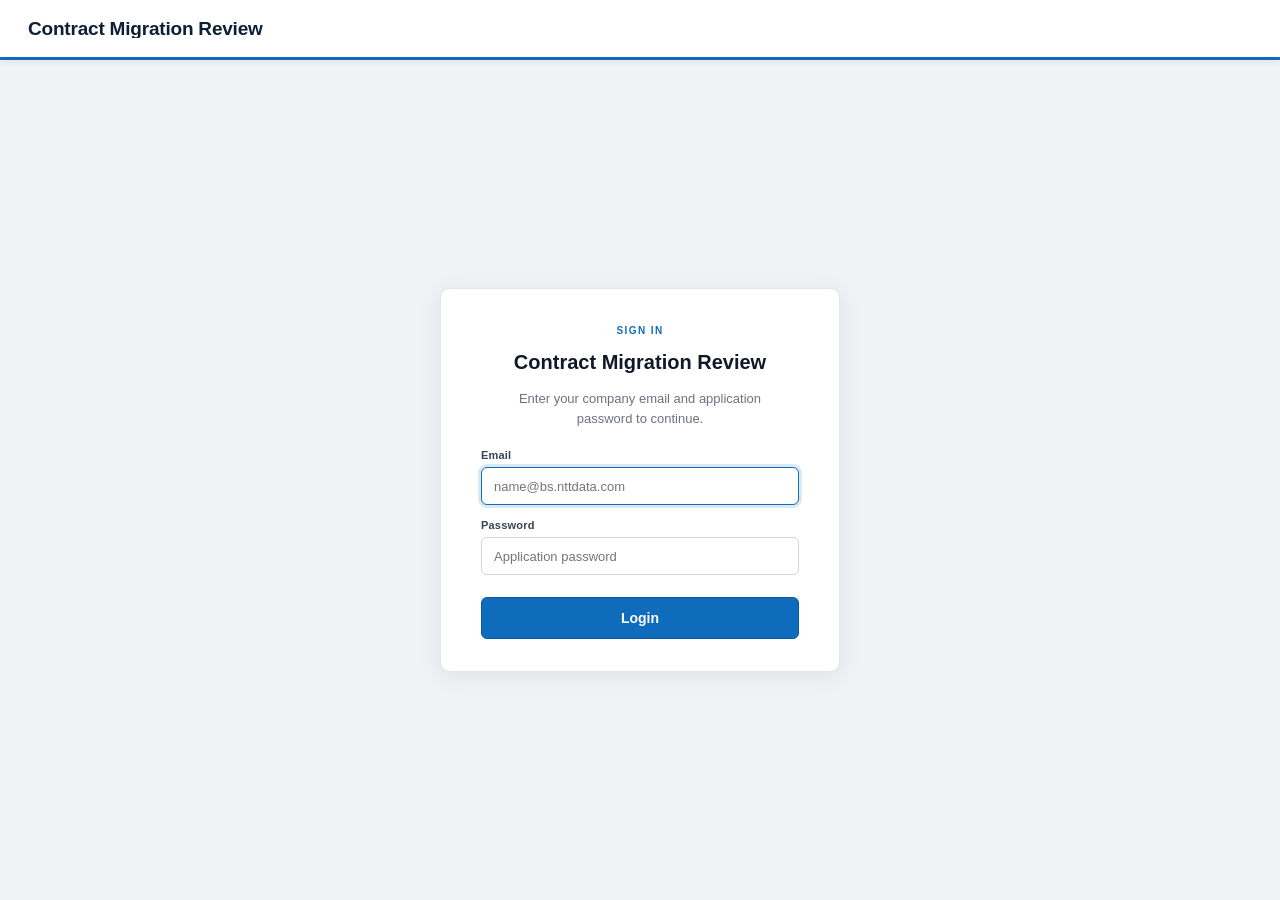
==== templates/login.html @ 4d7da9e5 "First Commit" ====
<!DOCTYPE html>
<html lang="en">
<head>
  <meta charset="UTF-8">
  <meta name="viewport" content="width=device-width, initial-scale=1.0">
  <title>Sign in · Contract Migration Review</title>
  <link rel="stylesheet" href="/static/css/style.css">
  <link rel="stylesheet" href="/static/css/login.css">
</head>
<body>
<div id="app">

  <!-- Same header as the main app so branding is consistent. -->
  <div class="app-header">
    <div class="app-brand">
      <span class="app-title">Contract Migration Review</span>
    </div>
  </div>

  <div class="screen screen-center">
    <form class="login-card" id="login-form" autocomplete="off" novalidate>
      <div class="login-eyebrow">Sign in</div>
      <h2 class="login-title">Contract Migration Review</h2>
      <p class="login-desc">Enter your company email and application password to continue.</p>

      <div class="login-error" id="login-error" style="display:none" role="alert"></div>

      <label class="login-field">
        <span class="login-label">Email</span>
        <input type="email" id="login-email" name="email"
               placeholder="name@bs.nttdata.com"
               autocomplete="username"
               spellcheck="false"
               required>
      </label>

      <label class="login-field">
        <span class="login-label">Password</span>
        <input type="password" id="login-password" name="password"
               placeholder="Application password"
               autocomplete="current-password"
               required>
      </label>

      <button class="login-submit-btn" id="login-submit-btn" type="submit">
        <span class="login-submit-label">Login</span>
        <span class="login-submit-spinner" aria-hidden="true"></span>
      </button>
    </form>
  </div>

</div>
<script src="/static/js/login.js"></script>
</body>
</html>
---- static/css/style.css ----
/* ── Reset & base ──────────────────────────────────────────────────────── */
*, *::before, *::after { box-sizing: border-box; margin: 0; padding: 0; }

html, body {
  height: 100%;
  font-family: -apple-system, BlinkMacSystemFont, "Segoe UI", Roboto, Arial, sans-serif;
  font-size: 12px;
  background: #f0f2f5;
  color: #1a1a2e;
  overflow: hidden;
}

/* ── App shell ─────────────────────────────────────────────────────────── */
#app {
  display: flex;
  flex-direction: column;
  height: 100vh;
  width: 100vw;
  overflow: hidden;
}

/* ── Header ────────────────────────────────────────────────────────────── */
.app-header {
  flex-shrink: 0;
  background: #fff;
  padding: 0 28px;
  display: flex;
  align-items: center;
  justify-content: space-between;
  height: 60px;
  border-bottom: 3px solid #0f6cbd;
  box-shadow: 0 1px 6px rgba(0,0,0,0.08);
  z-index: 30;
}

/* ── Current-user badge in the header (email + Logout) ─────────────────── */
.app-user {
  display: flex;
  align-items: center;
  gap: 12px;
  font-size: 12px;
  color: #374151;
}

.app-user-email {
  max-width: 240px;
  white-space: nowrap;
  overflow: hidden;
  text-overflow: ellipsis;
  font-weight: 600;
  color: #0d1f35;
}

.app-user-logout {
  height: 28px;
  padding: 0 12px;
  border: 1px solid #d1d5db;
  border-radius: 5px;
  background: #fff;
  color: #374151;
  font-size: 12px;
  font-weight: 500;
  font-family: inherit;
  cursor: pointer;
  transition: background 0.15s, border-color 0.15s, color 0.15s;
}

.app-user-logout:hover {
  background: #f3f4f6;
  border-color: #9ca3af;
  color: #111827;
}

.app-user-logout:active {
  background: #e5e7eb;
}

.app-brand {
  display: flex;
  align-items: center;
  overflow: hidden;
}

.app-title {
  font-size: 19px;
  font-weight: 700;
  color: #0d1f35;
  letter-spacing: -0.2px;
  white-space: nowrap;
  flex-shrink: 0;
  line-height: 1;
}

/* ── Summary buckets ───────────────────────────────────────────────────── */
.buckets {
  flex-shrink: 0;
  display: grid;
  /* 5 equal columns per manager KPI spec: A | B | C | D | E
     A = Total | B = Yet to be Migrated | C = In Processing | D = Migrated | E = Excluded */
  grid-template-columns: repeat(5, 1fr);
  align-items: stretch;
  gap: 12px;
  padding: 10px 24px;
  background: #fff;
  border-bottom: 1px solid #e5e7eb;
}

.bucket {
  /* Grid handles sizing — each cell is exactly 1fr wide (all five identical). */
  width: 100%;
  min-width: 0;
  display: flex;
  align-items: center;
  justify-content: flex-start;
  gap: 10px;
  padding: 8px 12px;
  background: #f8fafc;
  border: 1px solid #e2e8f0;
  border-left: 3px solid #94a3b8;
  border-radius: 6px;
  cursor: pointer;
  font-family: inherit;
  color: #1f2937;
  transition: background 0.12s, border-color 0.12s, box-shadow 0.12s, transform 0.05s;
  user-select: none;
  text-align: left;
}

/* Letter tag (A/B/C/D/E) — subtle rounded chip on the left of each KPI. */
.bucket-tag {
  flex: 0 0 auto;
  display: inline-flex;
  align-items: center;
  justify-content: center;
  width: 22px;
  height: 22px;
  font-size: 11px;
  font-weight: 700;
  color: #475569;
  background: #eef2f7;
  border: 1px solid #dbe2ec;
  border-radius: 5px;
  letter-spacing: 0.4px;
  font-variant-numeric: tabular-nums;
}

/* Body wrapper — stacks label / value / (optional formula). */
.bucket-body {
  display: flex;
  flex: 1 1 auto;
  min-width: 0;
  align-items: center;
  justify-content: space-between;
  gap: 12px;
}

.bucket:hover:not(:disabled) {
  background: #f1f5f9;
  border-color: #cbd5e1;
}

.bucket:disabled {
  opacity: 0.55;
  cursor: not-allowed;
}

.bucket-label {
  font-size: 10.5px;
  font-weight: 600;
  letter-spacing: 0.6px;
  text-transform: uppercase;
  color: #64748b;
  white-space: nowrap;
}

.bucket-value {
  font-size: 18px;
  font-weight: 700;
  color: #0d1f35;
  line-height: 1;
  letter-spacing: -0.3px;
  font-variant-numeric: tabular-nums;
}

/* Total-only: value + formula stacked on the right of the body so the
   KPI stays the same height as the other four buckets. */
.bucket-total-right {
  display: inline-flex;
  flex-direction: column;
  align-items: flex-end;
  gap: 2px;
  line-height: 1;
}

/* Small helper caption showing "B + C + D + E" under the Total value.
   Hoverable — the title attribute shows the actual live calculation.
   Kept intentionally quiet so the main number stays dominant. */
.bucket-formula {
  display: block;
  margin-top: 2px;
  font-size: 10px;
  font-weight: 500;
  letter-spacing: 0.3px;
  color: #64748b;
  cursor: help;
  text-align: right;
  line-height: 1.1;
  white-space: nowrap;
  border-bottom: 1px dotted #cbd5e1;
  padding-bottom: 1px;
}
.bucket-formula:hover,
.bucket-formula:focus {
  color: #0f6cbd;
  border-bottom-color: #0f6cbd;
  outline: none;
}


/* Semantic accents (subtle) */
.bucket-total    { border-left-color: #64748b; }
.bucket-migrated { border-left-color: #059669; }
.bucket-migrated .bucket-value { color: #065f46; }
.bucket-pending  { border-left-color: #d97706; }
.bucket-pending  .bucket-value { color: #92400e; }
.bucket-in-processing { border-left-color: #7c3aed; }
.bucket-in-processing .bucket-value { color: #5b21b6; }
.bucket-excluded { border-left-color: #b42318; }
.bucket-excluded .bucket-value { color: #971b12; }
.bucket-selected { border-left-color: #0f6cbd; }
.bucket-selected .bucket-value { color: #0f6cbd; }

/* Active (selected filter) state */
.bucket.active {
  background: #eff6ff;
  border-color: #93c5fd;
  box-shadow: inset 0 0 0 1px #93c5fd;
}
.bucket.active .bucket-label { color: #1d4ed8; }

.bucket-total.active    { background: #f1f5f9; border-color: #94a3b8; box-shadow: inset 0 0 0 1px #94a3b8; }
.bucket-total.active .bucket-label { color: #1f2937; }

.bucket-migrated.active { background: #ecfdf5; border-color: #6ee7b7; box-shadow: inset 0 0 0 1px #6ee7b7; }
.bucket-migrated.active .bucket-label { color: #047857; }

.bucket-pending.active  { background: #fffbeb; border-color: #fcd34d; box-shadow: inset 0 0 0 1px #fcd34d; }
.bucket-pending.active  .bucket-label { color: #92400e; }

.bucket-in-processing.active { background: #f5f3ff; border-color: #c4b5fd; box-shadow: inset 0 0 0 1px #c4b5fd; }
.bucket-in-processing.active .bucket-label { color: #5b21b6; }

.bucket-excluded.active { background: #fef2f2; border-color: #fca5a5; box-shadow: inset 0 0 0 1px #fca5a5; }
.bucket-excluded.active .bucket-label { color: #971b12; }

.bucket-selected.active { background: #eff6ff; border-color: #93c5fd; box-shadow: inset 0 0 0 1px #93c5fd; }
.bucket-selected.active .bucket-label { color: #1d4ed8; }

.bucket:focus-visible {
  outline: 2px solid #0f6cbd;
  outline-offset: 2px;
}

/* ── Toolbar ───────────────────────────────────────────────────────────── */
.toolbar {
  flex-shrink: 0;
  display: flex;
  align-items: center;
  background: #f4f6f9;
  border-bottom: 1px solid #dde1e7;
  padding: 0 24px;
  height: 48px;
  gap: 0;
}

/* Left cluster — data-review controls */
.tb-left {
  display: flex;
  align-items: center;
  gap: 10px;
  margin-right: auto;   /* pushes .tb-right to the far right of the toolbar */
}

/* Right cluster — export & other row-scoped actions */
.tb-right {
  display: flex;
  align-items: center;
  gap: 8px;
}

.tb-export-btn {
  display: inline-flex;
  align-items: center;
  gap: 6px;
}

.tb-export-icon {
  font-size: 13px;
  line-height: 1;
  color: #0f6cbd;
}

/* Search input wrapper */
.tb-search {
  position: relative;
  display: flex;
  align-items: center;
}

.tb-search-icon {
  position: absolute;
  left: 9px;
  color: #9ca3af;
  font-size: 14px;
  pointer-events: none;
  line-height: 1;
  top: 50%;
  transform: translateY(-50%);
}

.tb-search input {
  height: 30px;
  padding: 0 28px 0 30px;
  border: 1px solid #d1d5db;
  border-radius: 5px;
  font-size: 12px;
  width: 262px;
  outline: none;
  background: #fff;
  color: #1f2937;
  transition: border-color 0.15s, box-shadow 0.15s;
}

.tb-search input::placeholder { color: #9ca3af; }

.tb-search input:focus {
  border-color: #0f6cbd;
  box-shadow: 0 0 0 3px rgba(15,108,189,0.10);
}

.tb-search-clear {
  position: absolute;
  right: 7px;
  top: 50%;
  transform: translateY(-50%);
  background: none;
  border: none;
  cursor: pointer;
  color: #9ca3af;
  font-size: 11px;
  padding: 2px 3px;
  line-height: 1;
  border-radius: 3px;
  display: flex;
  align-items: center;
}

.tb-search-clear:hover { color: #374151; background: #e5e7eb; }

/* Secondary toolbar buttons */
.tb-btn {
  height: 30px;
  padding: 0 12px;
  border: 1px solid #d1d5db;
  border-radius: 5px;
  background: #fff;
  font-size: 11.5px;
  cursor: pointer;
  color: #374151;
  white-space: nowrap;
  line-height: 1;
  transition: background 0.12s, border-color 0.12s, color 0.12s;
  font-family: inherit;
}

.tb-btn:hover:not(:disabled) {
  background: #edf0f4;
  border-color: #b3bac5;
  color: #111827;
}

.tb-btn:disabled {
  opacity: 0.38;
  cursor: default;
}

/* ── Bottom action bar ──────────────────────────────────────────────────
 * Layout: a centered group  [Exclude][count][Migrate]  with the pager
 * pushed to the far right, visually detached from the centered group.
 * The centered group sits in a full-width center track; the pager takes
 * only its own width on the right edge.
 * ────────────────────────────────────────────────────────────────────── */
.action-bar {
  flex-shrink: 0;
  display: grid;
  /* left spacer | centered group | right column (pager) */
  grid-template-columns: 1fr auto 1fr;
  align-items: center;
  column-gap: 24px;
  background: #fff;
  border-top: 1px solid #e5e7eb;
  padding: 10px 24px;
  min-height: 56px;
}

/* The three grouped controls — sit as one visual cluster, horizontally centered. */
.action-bar .action-center-group {
  grid-column: 2;
  justify-self: center;
  display: flex;
  align-items: center;
  gap: 20px;
  white-space: nowrap;
}

/* Pager — rightmost column, right-aligned so it clearly detaches from the
 * centered group. */
.action-bar .pager {
  grid-column: 3;
  justify-self: end;
}

.action-sel-count {
  font-size: 12px;
  color: #6b7280;
  font-weight: 500;
  letter-spacing: 0.1px;
  white-space: nowrap;
}

.action-sel-count.has-selection {
  color: #0f6cbd;
  font-weight: 600;
}

.action-migrate-btn {
  height: 36px;
  padding: 0 26px;
  border: 1px solid #c9cdd3;
  border-radius: 6px;
  background: #eaecef;
  font-size: 13px;
  font-weight: 600;
  color: #9ca3af;
  cursor: not-allowed;
  white-space: nowrap;
  letter-spacing: 0.2px;
  transition: background 0.15s, border-color 0.15s, color 0.15s, box-shadow 0.15s, transform 0.05s;
  font-family: inherit;
  min-width: 140px;
}

.action-migrate-btn.active {
  background: #0f6cbd;
  border-color: #0a57a0;
  color: #fff;
  cursor: pointer;
  box-shadow: 0 1px 4px rgba(15,108,189,0.28);
}

.action-migrate-btn.active:hover {
  background: #0d5fa6;
  border-color: #0a4f90;
  box-shadow: 0 3px 10px rgba(15,108,189,0.36);
}

.action-migrate-btn.active:active {
  background: #0a5099;
  box-shadow: none;
  transform: translateY(1px);
}

.action-migrate-btn:disabled {
  background: #eaecef;
  border-color: #c9cdd3;
  color: #9ca3af;
  cursor: not-allowed;
  box-shadow: none;
}

/* ── Exclude button (destructive / danger) ─────────────────────────────── */
.action-exclude-btn {
  height: 36px;
  padding: 0 20px;
  border: 1px solid #c9cdd3;
  border-radius: 6px;
  background: #eaecef;
  font-size: 13px;
  font-weight: 600;
  color: #9ca3af;
  cursor: not-allowed;
  white-space: nowrap;
  letter-spacing: 0.2px;
  transition: background 0.15s, border-color 0.15s, color 0.15s, box-shadow 0.15s, transform 0.05s;
  font-family: inherit;
  min-width: 110px;
}

.action-exclude-btn:not(:disabled) {
  background: #b42318;   /* enterprise red — matches SharePoint/Excel danger palette */
  border-color: #971b12;
  color: #fff;
  cursor: pointer;
  box-shadow: 0 1px 4px rgba(180,35,24,0.28);
}

.action-exclude-btn:not(:disabled):hover {
  background: #971b12;
  border-color: #7a140d;
  box-shadow: 0 3px 10px rgba(180,35,24,0.36);
}

.action-exclude-btn:not(:disabled):active {
  background: #7a140d;
  box-shadow: none;
  transform: translateY(1px);
}

.action-exclude-btn:disabled {
  background: #eaecef;
  border-color: #c9cdd3;
  color: #9ca3af;
  cursor: not-allowed;
  box-shadow: none;
}

/* Danger variant of the modal confirm button — used by the Exclude flow.
 * Extends the existing .btn-confirm-modal so layout/typography stay the
 * same; only the color palette changes. */
.btn-confirm-modal.btn-danger {
  background: #b42318;
  border-color: #971b12;
  color: #fff;
  box-shadow: 0 1px 4px rgba(180,35,24,0.28);
}
.btn-confirm-modal.btn-danger:hover {
  background: #971b12;
  border-color: #7a140d;
  box-shadow: 0 3px 10px rgba(180,35,24,0.36);
}
.btn-confirm-modal.btn-danger:active {
  background: #7a140d;
  box-shadow: none;
  transform: translateY(1px);
}

/* Green (Restore) variant of the modal confirm button — used by the Restore
 * flow.  Matches the Migrated bucket palette. */
.btn-confirm-modal.btn-restore {
  background: #059669;
  border-color: #047857;
  color: #fff;
  box-shadow: 0 1px 4px rgba(5,150,105,0.28);
}
.btn-confirm-modal.btn-restore:hover {
  background: #047857;
  border-color: #065f46;
  box-shadow: 0 3px 10px rgba(5,150,105,0.36);
}
.btn-confirm-modal.btn-restore:active {
  background: #065f46;
  box-shadow: none;
  transform: translateY(1px);
}

/* ── Restore button (used in the Excluded view) ────────────────────────── */
.action-restore-btn {
  height: 36px;
  padding: 0 22px;
  border: 1px solid #c9cdd3;
  border-radius: 6px;
  background: #eaecef;
  font-size: 13px;
  font-weight: 600;
  color: #9ca3af;
  cursor: not-allowed;
  white-space: nowrap;
  letter-spacing: 0.2px;
  transition: background 0.15s, border-color 0.15s, color 0.15s, box-shadow 0.15s, transform 0.05s;
  font-family: inherit;
  min-width: 120px;
}
.action-restore-btn:not(:disabled) {
  background: #059669;
  border-color: #047857;
  color: #fff;
  cursor: pointer;
  box-shadow: 0 1px 4px rgba(5,150,105,0.28);
}
.action-restore-btn:not(:disabled):hover {
  background: #047857;
  border-color: #065f46;
  box-shadow: 0 3px 10px rgba(5,150,105,0.36);
}
.action-restore-btn:not(:disabled):active {
  background: #065f46;
  box-shadow: none;
  transform: translateY(1px);
}

/* ── Excluded view (recoverable soft-deleted rows) ─────────────────────── */
.excluded-view {
  flex: 1 1 auto;
  display: flex;
  flex-direction: column;
  min-height: 0;
  background: #fff;
}

.excluded-header {
  flex-shrink: 0;
  display: flex;
  align-items: flex-start;
  justify-content: space-between;
  gap: 24px;
  padding: 16px 24px 12px 24px;
  background: #fff;
  border-bottom: 1px solid #e5e7eb;
}

.excluded-title-wrap {
  display: flex;
  flex-direction: column;
  gap: 4px;
  min-width: 0;
}

.excluded-title {
  font-size: 15px;
  font-weight: 600;
  color: #111827;
  margin: 0;
  letter-spacing: -0.1px;
}

.excluded-sub {
  font-size: 12px;
  color: #6b7280;
  line-height: 1.4;
}

.excluded-back-btn {
  flex-shrink: 0;
}

/* ── Active filter chips bar ───────────────────────────────────────────── */
.af-bar {
  flex-shrink: 0;
  background: #f8fafc;
  border-bottom: 1px solid #e5e7eb;
  padding: 4px 18px;
  display: flex;
  align-items: center;
  flex-wrap: wrap;
  gap: 4px;
  min-height: 28px;
}

.af-label {
  font-size: 10px;
  color: #6b7280;
  text-transform: uppercase;
  letter-spacing: 0.5px;
  margin-right: 2px;
}

.af-chip {
  display: inline-flex;
  align-items: center;
  gap: 4px;
  background: #dbeafe;
  border: 1px solid #93c5fd;
  border-radius: 12px;
  padding: 1px 8px 1px 8px;
  font-size: 11px;
  color: #1d4ed8;
  max-width: 220px;
}

.af-col {
  font-weight: 600;
  white-space: nowrap;
}

.af-chip > span:not(.af-col) {
  overflow: hidden;
  text-overflow: ellipsis;
  white-space: nowrap;
}

.af-x {
  background: none;
  border: none;
  cursor: pointer;
  color: #93c5fd;
  font-size: 10px;
  padding: 0;
  line-height: 1;
  margin-left: 2px;
  flex-shrink: 0;
}

.af-x:hover { color: #1d4ed8; }

.af-clear-all {
  background: none;
  border: none;
  cursor: pointer;
  font-size: 11px;
  color: #dc2626;
  padding: 1px 6px;
  border-radius: 4px;
  margin-left: 4px;
}

.af-clear-all:hover { background: #fee2e2; }

/* ── Grid wrapper ──────────────────────────────────────────────────────── */
.grid-wrap {
  flex: 1;
  overflow: hidden;
  position: relative;
  background: #fff;
}

.grid-loading, .grid-error {
  position: absolute;
  inset: 0;
  display: flex;
  align-items: center;
  justify-content: center;
  flex-direction: column;
  gap: 12px;
  color: #6b7280;
  font-size: 13px;
  z-index: 5;
  background: #fff;
}

.spinner {
  width: 28px; height: 28px;
  border: 3px solid #e5e7eb;
  border-top-color: #0f6cbd;
  border-radius: 50%;
  animation: spin 0.7s linear infinite;
}

@keyframes spin { to { transform: rotate(360deg); } }

/* ── Table container ───────────────────────────────────────────────────── */
.table-container {
  width: 100%;
  height: 100%;
  overflow: auto;
  position: relative;
}

/* ── Excel table ───────────────────────────────────────────────────────── */
.excel-table {
  border-collapse: collapse;
  border-spacing: 0;
  table-layout: fixed;
  font-size: 11.5px;
  color: #1a1a2e;
  min-width: 100%;
}

/* ── thead ─────────────────────────────────────────────────────────────── */
.excel-table thead {
  position: sticky;
  top: 0;
  z-index: 20;
}

.excel-table thead tr {
  background: #eaeff5;
}

.excel-table th {
  border: 1px solid #c1cad6;
  border-bottom: 2px solid #94a3b8;
  padding: 0;
  font-weight: 700;
  font-size: 11.5px;
  color: #1f2937;
  white-space: nowrap;
  position: relative;
  background: #eaeff5;
  height: 34px;
  user-select: none;
}

.th-inner {
  display: flex;
  align-items: center;
  padding: 0 4px 0 8px;
  height: 100%;
  gap: 4px;
  overflow: hidden;
}

.th-label {
  flex: 1;
  overflow: hidden;
  text-overflow: ellipsis;
  white-space: nowrap;
  font-size: 11.5px;
  font-weight: 700;
  letter-spacing: 0.1px;
}

.th-sort-icon {
  font-size: 9px;
  color: #0f6cbd;
  flex-shrink: 0;
}

/* Filter button — real control, not a decoration */
.th-filter-btn {
  flex-shrink: 0;
  background: transparent;
  border: 1px solid transparent;
  cursor: pointer;
  color: #64748b;
  padding: 0;
  line-height: 0;
  border-radius: 4px;
  transition: color 0.12s, background 0.12s, border-color 0.12s;
  display: inline-flex;
  align-items: center;
  justify-content: center;
  width: 24px;
  height: 24px;
  margin-right: 2px;
}

.th-filter-svg {
  display: block;
  pointer-events: none;
}

.th-filter-btn:hover {
  color: #0f6cbd;
  background: #dbeafe;
  border-color: #bfdbfe;
}

.th-filter-btn.active {
  color: #fff;
  background: #0f6cbd;
  border-color: #0a57a0;
  box-shadow: 0 0 0 2px rgba(15,108,189,0.18);
}

.th-filter-btn.active:hover {
  background: #0d5fa6;
  color: #fff;
}

/* column resize handle */
.th-resize {
  position: absolute;
  right: 0;
  top: 0;
  bottom: 0;
  width: 5px;
  cursor: col-resize;
  z-index: 2;
}

.th-resize:hover, .th-resize.dragging {
  background: #0f6cbd;
}

/* frozen columns */
.col-frozen {
  position: sticky;
  z-index: 15;
  background: #eaeff5;
}

/* Header <th> must also be sticky. Without this the generic
   `.excel-table th { position: relative }` rule wins by cascade order and
   the `left: NNpx` value is applied as a *relative* offset, shifting the
   #, checkbox and File-Name headers to the right and clipping them. */
.excel-table thead th.col-frozen {
  position: sticky;
}

.col-frozen-0 { left: 0; }
.col-frozen-1 { left: 40px; }
.col-frozen-2 { left: 84px; }

/* ── tbody ─────────────────────────────────────────────────────────────── */
.excel-table tbody tr {
  background: #fff;
  border-bottom: 1px solid #e5e7eb;
  height: 26px;
}

.excel-table tbody tr:hover {
  background: #f0f7ff !important;
}

.excel-table tbody tr.row-selected {
  background: #eff6ff !important;
}

.excel-table tbody tr.row-migrated {
  background: #f0fdf4 !important;
  color: #6b7280;
}

.excel-table tbody tr.row-migrated:hover {
  background: #dcfce7 !important;
}

.excel-table td {
  border: 1px solid #e5e7eb;
  padding: 2px 6px;
  white-space: nowrap;
  overflow: hidden;
  text-overflow: ellipsis;
  max-width: 0;
  vertical-align: middle;
}

/* frozen body cells */
.excel-table tbody td.col-frozen {
  background: inherit;
  z-index: 10;
}

.excel-table tbody tr:hover td.col-frozen,
.excel-table tbody tr.row-selected td.col-frozen {
  background: inherit;
}

/* ── Special column widths ─────────────────────────────────────────────── */
.col-rn  { width: 40px; min-width: 40px; max-width: 40px; }
.col-cb  { width: 44px; min-width: 44px; max-width: 44px; }

/* ── Row number cell ───────────────────────────────────────────────────── */
.cell-rn {
  text-align: right;
  color: #9ca3af;
  font-family: monospace;
  font-size: 10px;
  padding-right: 6px;
  border-right: 1px solid #c8d0da;
  background: #f8fafb;
  user-select: none;
}

thead .cell-rn {
  background: #eaeff5;
  border-right: 1px solid #c1cad6;
  color: #64748b;
  text-align: center;
  padding-right: 0;
  font-weight: 700;
  font-family: inherit;
  font-size: 11px;
}

/* ── Checkbox cell ─────────────────────────────────────────────────────── */
.cell-cb {
  text-align: center;
  padding: 0;
  border-right: 1px solid #c8d0da;
}

.cell-cb input[type="checkbox"] {
  cursor: pointer;
  width: 15px;
  height: 15px;
  accent-color: #0f6cbd;
}

.cell-cb input[type="checkbox"]:disabled {
  cursor: not-allowed;
  opacity: 0.5;
}

/* ── Checkbox column header — master select control ────────────────────── */
.th-cb-hdr {
  background: #eaeff5 !important;
  border: 1px solid #c1cad6 !important;
  border-bottom: 2px solid #94a3b8 !important;
  border-right: 1px solid #c1cad6 !important;
  text-align: center !important;
  vertical-align: middle !important;
  cursor: pointer;
  user-select: none;
  padding: 0 !important;
}

.th-cb-hdr:hover {
  background: #dde5ee !important;
}

.th-cb-hdr input[type="checkbox"] {
  display: block;
  margin: 0 auto;
  width: 16px;
  height: 16px;
  accent-color: #0f6cbd;
  cursor: pointer;
}

/* ── Status badges ─────────────────────────────────────────────────────── */
.status-badge {
  display: inline-block;
  padding: 1px 6px;
  border-radius: 3px;
  font-size: 10px;
  font-weight: 600;
  line-height: 1.5;
  white-space: nowrap;
}

.status-success { background: #d1fae5; color: #065f46; }
.status-failed  { background: #fee2e2; color: #991b1b; }
.status-partial { background: #fef3c7; color: #92400e; }
.status-migrated { background: #dbeafe; color: #1e40af; }
.status-review  { background: #fce7f3; color: #9d174d; }
.status-yes     { background: #fce7f3; color: #9d174d; }
.status-no      { color: #6b7280; font-size: 10px; }

/* ── File name link ────────────────────────────────────────────────────── */
.cell-link {
  color: #0f6cbd;
  text-decoration: none;
  font-size: 11px;
}

.cell-link:hover { text-decoration: underline; }

.cell-link-icon {
  font-size: 9px;
  opacity: 0.6;
  margin-left: 2px;
}

.cell-empty { color: #d1d5db; }

/* ── Missing fields chips ──────────────────────────────────────────────── */
.mf-chip {
  display: inline-block;
  background: #fef3c7;
  border: 1px solid #fcd34d;
  border-radius: 3px;
  padding: 0 4px;
  font-size: 10px;
  color: #78350f;
  margin-right: 3px;
  white-space: nowrap;
}

/* ── Pagination ────────────────────────────────────────────────────────── */
.pager {
  display: flex;
  align-items: center;
  gap: 2px;
}

.pg-btn {
  border: 1px solid #d1d5db;
  background: #fff;
  border-radius: 3px;
  padding: 2px 7px;
  font-size: 11px;
  cursor: pointer;
  color: #374151;
  min-width: 26px;
  text-align: center;
  transition: background 0.1s;
}

.pg-btn:hover:not(:disabled):not(.active) { background: #f3f4f6; }
.pg-btn:disabled { opacity: 0.4; cursor: default; }
.pg-btn.active {
  background: #0f6cbd;
  border-color: #0a5099;
  color: #fff;
  font-weight: 700;
}

/* ── Filter panel ──────────────────────────────────────────────────────── */
.fp-backdrop {
  position: fixed;
  inset: 0;
  z-index: 9998;
}

.fp-panel {
  position: fixed;
  z-index: 9999;
  background: #fff;
  border: 1px solid #c8d0da;
  border-radius: 8px;
  box-shadow: 0 12px 32px rgba(0,0,0,0.18);
  width: 320px;
  display: flex;
  flex-direction: column;
  max-height: 480px;
  overflow: hidden;
}

.fp-header {
  display: flex;
  align-items: center;
  padding: 10px 14px 8px;
  border-bottom: 1px solid #e5e7eb;
  gap: 8px;
  background: #f8fafc;
}

.fp-title {
  flex: 1;
  font-weight: 700;
  font-size: 13px;
  color: #1a1a2e;
  overflow: hidden;
  text-overflow: ellipsis;
  white-space: nowrap;
}

.fp-close {
  background: none;
  border: none;
  cursor: pointer;
  color: #9ca3af;
  font-size: 14px;
  padding: 3px 6px;
  line-height: 1;
  border-radius: 4px;
}

.fp-close:hover { color: #374151; background: #e5e7eb; }

.fp-sort-row {
  display: flex;
  flex-direction: column;
  padding: 6px 10px;
  gap: 2px;
  border-bottom: 1px solid #f3f4f6;
}

.fp-sort-btn {
  background: none;
  border: none;
  cursor: pointer;
  font-size: 12px;
  color: #374151;
  text-align: left;
  padding: 5px 8px;
  border-radius: 4px;
  transition: background 0.1s;
}

.fp-sort-btn:hover { background: #eef2f7; }

.fp-subtabs {
  display: flex;
  border-bottom: 1px solid #e5e7eb;
  background: #fafbfc;
}

.fp-subtab {
  flex: 1;
  background: none;
  border: none;
  border-bottom: 2px solid transparent;
  cursor: pointer;
  font-size: 12px;
  padding: 8px 10px;
  color: #6b7280;
  transition: color 0.1s;
  font-family: inherit;
}

.fp-subtab:hover { color: #374151; }
.fp-subtab.active {
  color: #0f6cbd;
  border-bottom-color: #0f6cbd;
  font-weight: 600;
  background: #fff;
}

.fp-search {
  padding: 10px 12px 6px;
}

.fp-search input {
  width: 100%;
  padding: 7px 10px;
  border: 1px solid #d1d5db;
  border-radius: 5px;
  font-size: 12px;
  outline: none;
  background: #fafafa;
  font-family: inherit;
}

.fp-search input:focus {
  border-color: #0f6cbd;
  background: #fff;
  box-shadow: 0 0 0 3px rgba(15,108,189,0.10);
}

.fp-select-all {
  padding: 4px 12px 6px;
  border-bottom: 1px solid #f3f4f6;
}

.fp-select-all label,
.fp-values label {
  display: flex;
  align-items: center;
  gap: 8px;
  padding: 5px 8px;
  border-radius: 4px;
  cursor: pointer;
  font-size: 12px;
  color: #374151;
}

.fp-select-all label:hover,
.fp-values label:hover {
  background: #eff6ff;
}

.fp-select-all input[type="checkbox"],
.fp-values input[type="checkbox"] {
  width: 14px;
  height: 14px;
  accent-color: #0f6cbd;
  cursor: pointer;
  flex-shrink: 0;
}

.fp-count {
  font-size: 11px;
  color: #9ca3af;
  margin-left: 4px;
}

.fp-values {
  flex: 1;
  overflow-y: auto;
  padding: 4px 10px 6px;
  max-height: 220px;
}

.fp-empty-msg {
  padding: 8px;
  color: #9ca3af;
  font-size: 11px;
  text-align: center;
}

.fp-val-blank { color: #9ca3af; font-style: italic; }

.fp-adv-filter {
  padding: 12px;
  display: flex;
  flex-direction: column;
  gap: 8px;
}

.fp-adv-filter label {
  font-size: 10.5px;
  font-weight: 600;
  color: #6b7280;
  text-transform: uppercase;
  letter-spacing: 0.5px;
}

.fp-adv-filter select,
.fp-adv-filter input[type="text"],
.fp-adv-filter input[type="date"] {
  width: 100%;
  padding: 7px 10px;
  border: 1px solid #d1d5db;
  border-radius: 5px;
  font-size: 12px;
  outline: none;
  background: #fafafa;
  font-family: inherit;
}

.fp-adv-filter select:focus,
.fp-adv-filter input:focus {
  border-color: #0f6cbd;
  background: #fff;
  box-shadow: 0 0 0 3px rgba(15,108,189,0.10);
}

/* Enhanced File Name filter panel — shows both value list AND text filter
   stacked in the same popup (no tabs).  Slightly taller so both fit. */
.fp-panel-fn { max-height: 560px; }
.fp-panel-fn .fp-section {
  display: flex;
  flex-direction: column;
  min-height: 0;
}
.fp-panel-fn .fp-section:first-of-type {
  flex: 1 1 auto;
  min-height: 140px;
  overflow: hidden;
}
.fp-panel-fn .fp-section-text {
  border-top: 1px solid #e5e7eb;
  background: #fafbfc;
  padding-bottom: 4px;
}
.fp-panel-fn .fp-section-title {
  font-size: 10.5px;
  font-weight: 700;
  color: #6b7280;
  text-transform: uppercase;
  letter-spacing: 0.5px;
  padding: 10px 12px 4px;
}
.fp-panel-fn .fp-adv-filter { padding: 4px 12px 10px; gap: 6px; }
.fp-panel-fn .fp-values { flex: 1 1 auto; }

.fp-footer {
  display: flex;
  justify-content: space-between;
  align-items: center;
  padding: 10px 12px;
  border-top: 1px solid #e5e7eb;
  gap: 8px;
  background: #fafbfc;
}

.fp-btn-clear {
  background: #fff;
  border: 1px solid #fca5a5;
  border-radius: 5px;
  padding: 6px 12px;
  font-size: 11.5px;
  cursor: pointer;
  color: #dc2626;
  font-weight: 600;
  transition: background 0.1s;
  font-family: inherit;
}

.fp-btn-clear:hover { background: #fee2e2; }

.fp-btn-cancel {
  background: #fff;
  border: 1px solid #d1d5db;
  border-radius: 5px;
  padding: 6px 12px;
  font-size: 11.5px;
  cursor: pointer;
  color: #374151;
  font-family: inherit;
}

.fp-btn-cancel:hover { background: #f3f4f6; }

.fp-btn-apply {
  background: #0f6cbd;
  border: 1px solid #0a5099;
  border-radius: 5px;
  padding: 6px 16px;
  font-size: 11.5px;
  cursor: pointer;
  color: #fff;
  font-weight: 600;
  transition: background 0.1s;
  font-family: inherit;
}

.fp-btn-apply:hover { background: #0a5099; }

/* ── Column visibility panel ───────────────────────────────────────────── */
.colpanel-backdrop {
  position: fixed;
  inset: 0;
  z-index: 8990;
}

.colpanel {
  position: absolute;
  top: calc(100% + 4px);
  left: 0;
  z-index: 9000;
  background: #fff;
  border: 1px solid #c8d0da;
  border-radius: 6px;
  box-shadow: 0 8px 24px rgba(0,0,0,0.12);
  width: 220px;
  max-height: 360px;
  overflow-y: auto;
  padding: 6px 0;
}

.colpanel-head {
  padding: 4px 12px 6px;
  font-weight: 700;
  font-size: 11px;
  color: #374151;
  border-bottom: 1px solid #e5e7eb;
  text-transform: uppercase;
  letter-spacing: 0.5px;
}

.colpanel-row {
  display: flex;
  align-items: center;
  gap: 8px;
  padding: 4px 12px;
  cursor: pointer;
  font-size: 11px;
  color: #374151;
  transition: background 0.1s;
}

.colpanel-row:hover { background: #f0f7ff; }

.colpanel-row input[type="checkbox"] {
  width: 13px;
  height: 13px;
  accent-color: #0f6cbd;
  cursor: pointer;
}

/* ── Migration modal ───────────────────────────────────────────────────── */
.modal-overlay {
  position: fixed;
  inset: 0;
  background: rgba(0,0,0,0.45);
  z-index: 10000;
  display: flex;
  align-items: center;
  justify-content: center;
}

.modal {
  background: #fff;
  border-radius: 8px;
  box-shadow: 0 16px 48px rgba(0,0,0,0.2);
  width: 440px;
  max-width: 90vw;
  overflow: hidden;
}

.modal-header {
  padding: 16px 20px 12px;
  border-bottom: 1px solid #e5e7eb;
  display: flex;
  align-items: center;
  gap: 10px;
}

.modal-icon {
  font-size: 20px;
}

.modal-title {
  font-size: 15px;
  font-weight: 700;
  color: #1a1a2e;
}

.modal-body {
  padding: 16px 20px;
  font-size: 13px;
  color: #374151;
  line-height: 1.6;
}

.modal-body strong { color: #0f6cbd; font-size: 15px; }

.modal-note {
  margin-top: 10px;
  font-size: 11px;
  color: #6b7280;
  background: #f8fafc;
  border: 1px solid #e5e7eb;
  border-radius: 4px;
  padding: 6px 10px;
}

.modal-footer {
  padding: 12px 20px 16px;
  display: flex;
  justify-content: flex-end;
  gap: 8px;
  border-top: 1px solid #f3f4f6;
}

.btn-cancel-modal {
  padding: 7px 18px;
  border: 1px solid #d1d5db;
  border-radius: 5px;
  background: #fff;
  font-size: 12px;
  cursor: pointer;
  color: #374151;
}

.btn-cancel-modal:hover { background: #f3f4f6; }

.btn-confirm-modal {
  padding: 7px 18px;
  border: 1px solid #0a5099;
  border-radius: 5px;
  background: #0f6cbd;
  font-size: 12px;
  font-weight: 600;
  cursor: pointer;
  color: #fff;
}

.btn-confirm-modal:hover { background: #0a5099; }

/* ── Toast notification ────────────────────────────────────────────────── */
.toast {
  position: fixed;
  bottom: 48px;
  left: 50%;
  transform: translateX(-50%);
  background: #1a3a5c;
  color: #fff;
  padding: 10px 20px;
  border-radius: 6px;
  font-size: 12px;
  box-shadow: 0 4px 16px rgba(0,0,0,0.2);
  z-index: 20000;
  animation: fadeInUp 0.2s ease;
}

@keyframes fadeInUp {
  from { opacity: 0; transform: translateX(-50%) translateY(8px); }
  to   { opacity: 1; transform: translateX(-50%) translateY(0); }
}

/* ── Scrollbars ────────────────────────────────────────────────────────── */
.table-container::-webkit-scrollbar { width: 10px; height: 10px; }
.table-container::-webkit-scrollbar-track { background: #f1f3f5; }
.table-container::-webkit-scrollbar-thumb { background: #c8d0da; border-radius: 4px; }
.table-container::-webkit-scrollbar-thumb:hover { background: #9ca3af; }

.fp-values::-webkit-scrollbar { width: 6px; }
.fp-values::-webkit-scrollbar-thumb { background: #c8d0da; border-radius: 3px; }

/* ── Tooltip ───────────────────────────────────────────────────────────── */
[data-tooltip] { position: relative; }
[data-tooltip]:hover::after {
  content: attr(data-tooltip);
  position: absolute;
  bottom: calc(100% + 4px);
  left: 50%;
  transform: translateX(-50%);
  background: #1a1a2e;
  color: #fff;
  padding: 4px 8px;
  border-radius: 4px;
  font-size: 11px;
  white-space: pre-wrap;
  max-width: 320px;
  word-break: break-word;
  z-index: 30000;
  pointer-events: none;
  box-shadow: 0 2px 8px rgba(0,0,0,0.2);
  line-height: 1.5;
}

/* column wrapper for relative positioning of panel */
.col-btn-wrap {
  position: relative;
  display: inline-block;
}

/* ── Screens ───────────────────────────────────────────────────────────── */
.screen {
  flex: 1;
  display: flex;
  overflow: hidden;
}

.screen-center {
  align-items: center;
  justify-content: center;
  background: #f0f2f5;
  overflow: auto;
}

.screen-review {
  flex-direction: column;
}

/* ── Source Data card (Start) ──────────────────────────────────────────── */
.source-card {
  background: #fff;
  border: 1px solid #e5e7eb;
  border-radius: 10px;
  padding: 40px 48px 36px;
  max-width: 640px;
  width: 90%;
  display: flex;
  flex-direction: column;
  align-items: center;
  gap: 14px;
  box-shadow: 0 4px 24px rgba(0,0,0,0.07);
  text-align: center;
}

.source-eyebrow {
  font-size: 10px;
  font-weight: 700;
  color: #0f6cbd;
  letter-spacing: 1.4px;
  text-transform: uppercase;
}

.source-title {
  font-size: 20px;
  font-weight: 700;
  color: #111827;
  margin: 0;
  line-height: 1.25;
}

.source-desc {
  font-size: 13px;
  color: #6b7280;
  margin: 0;
  line-height: 1.55;
  max-width: 320px;
}

.source-error {
  width: 100%;
  color: #dc2626;
  font-size: 12px;
  background: #fee2e2;
  border: 1px solid #fca5a5;
  border-radius: 5px;
  padding: 8px 12px;
  text-align: center;
  margin-top: 4px;
}

.source-start-btn {
  margin-top: 14px;
  height: 42px;
  min-width: 140px;
  padding: 0 36px;
  background: #0f6cbd;
  border: 1px solid #0a57a0;
  border-radius: 6px;
  color: #fff;
  font-size: 14px;
  font-weight: 600;
  cursor: pointer;
  transition: background 0.15s, box-shadow 0.15s;
  font-family: inherit;
  display: inline-flex;
  align-items: center;
  justify-content: center;
  gap: 10px;
}

.source-start-btn:hover:not(:disabled) {
  background: #0a5099;
  box-shadow: 0 2px 8px rgba(15,108,189,0.28);
}

.source-start-btn:disabled {
  background: #94a3b8;
  border-color: #94a3b8;
  color: #fff;
  cursor: default;
}

.source-start-spinner {
  display: none;
  width: 14px;
  height: 14px;
  border: 2px solid rgba(255,255,255,0.35);
  border-top-color: #fff;
  border-radius: 50%;
  animation: source-spin 0.8s linear infinite;
}

.source-start-btn.is-loading .source-start-spinner { display: inline-block; }

@keyframes source-spin { to { transform: rotate(360deg); } }

/* ── Source Data action row ────────────────────────────────────────────
 * Start is the ONLY control on this page.  On click, it enters a loading
 * state ("Fetching documents…") and — on success — the app navigates
 * directly to Manual Review.  No result badge, no Next button.  Centered
 * within the source card. */
.source-actions {
  margin-top: 18px;
  display: flex;
  align-items: center;
  justify-content: center;
  width: 100%;
}

/* Keep Start's own top margin from the pre-existing rule; the row handles spacing */
.source-actions .source-start-btn { margin-top: 0; }

/* ── Migrate-yes badge (green) ─────────────────────────────────────────── */
.status-migrate-yes { background: #d1fae5; color: #065f46; }

/* ── Migration-status badges (in-processing + failed) ──────────────────── */
.status-in-processing {
  background: #ede9fe;
  color: #5b21b6;
  display: inline-flex;
  align-items: center;
  gap: 4px;
}
.status-in-processing::before {
  content: "";
  width: 6px;
  height: 6px;
  border-radius: 50%;
  background: #7c3aed;
  animation: mig-pulse 1.4s ease-in-out infinite;
}
@keyframes mig-pulse {
  0%, 100% { opacity: 1;   transform: scale(1); }
  50%      { opacity: 0.4; transform: scale(1.3); }
}
.status-failed { background: #fee2e2; color: #991b1b; }

/* Row shading for In Processing rows — subtle violet tint so the user can
   spot in-flight rows even when the Migrate column is scrolled out. */
tr.row-in-processing td { background: #faf5ff !important; }
tr.row-in-processing:hover td { background: #f3ecfe !important; }

/* ── Folder browser (toolbar button + dropdown + breadcrumb) ──────────── */
#folder-btn {
  display: inline-flex;
  align-items: center;
  gap: 6px;
  max-width: 320px;
}
.folder-btn-icon { color: #ca8a04; font-size: 14px; line-height: 1; }
#folder-btn-label {
  max-width: 220px;
  overflow: hidden;
  text-overflow: ellipsis;
  white-space: nowrap;
}
#folder-btn.has-selection {
  border-color: #0f6cbd;
  background: #eff6ff;
  color: #0a5099;
}

.folder-panel {
  position: absolute;
  top: calc(100% + 4px);
  left: 0;
  z-index: 9999;
  width: 320px;
  background: #fff;
  border: 1px solid #c8d0da;
  border-radius: 8px;
  box-shadow: 0 12px 32px rgba(0,0,0,0.18);
  display: flex;
  flex-direction: column;
  max-height: 420px;
  overflow: hidden;
  font-size: 12px;
}
.folder-panel-header {
  display: flex;
  align-items: center;
  gap: 6px;
  padding: 10px 12px 8px;
  border-bottom: 1px solid #e5e7eb;
  background: #f8fafc;
  font-weight: 600;
  color: #374151;
}
.folder-panel-header .fp-close {
  margin-left: auto;
  background: none;
  border: none;
  cursor: pointer;
  color: #6b7280;
  font-size: 14px;
  padding: 2px 6px;
  border-radius: 4px;
}
.folder-panel-header .fp-close:hover { background: #eef1f4; color: #111827; }
.folder-panel-current {
  padding: 8px 12px 6px;
  border-bottom: 1px solid #eef1f4;
  color: #6b7280;
  font-size: 11px;
  background: #fafbfc;
  word-break: break-word;
}
.folder-panel-current strong { color: #0a5099; font-weight: 600; }
.folder-panel-back {
  display: flex;
  align-items: center;
  gap: 6px;
  padding: 8px 12px;
  background: #fff;
  border: none;
  border-bottom: 1px solid #eef1f4;
  cursor: pointer;
  font-size: 12px;
  color: #0f6cbd;
  font-family: inherit;
  text-align: left;
}
.folder-panel-back:hover { background: #f3f7fb; }
.folder-panel-list {
  flex: 1 1 auto;
  overflow-y: auto;
  padding: 4px 0;
}
.folder-item {
  display: flex;
  align-items: center;
  gap: 8px;
  padding: 6px 12px;
  cursor: pointer;
  color: #1f2937;
  border-left: 3px solid transparent;
}
.folder-item:hover { background: #f3f7fb; border-left-color: #0f6cbd; }
.folder-item-icon { color: #ca8a04; font-size: 13px; line-height: 1; width: 14px; text-align: center; }
.folder-item-name {
  flex: 1;
  overflow: hidden;
  text-overflow: ellipsis;
  white-space: nowrap;
}
.folder-item-count {
  color: #9ca3af;
  font-size: 11px;
  font-variant-numeric: tabular-nums;
}
.folder-item-arrow { color: #9ca3af; font-size: 11px; }
.folder-panel-empty {
  padding: 16px 12px;
  color: #9ca3af;
  font-style: italic;
  text-align: center;
  font-size: 12px;
}
.folder-panel-footer {
  display: flex;
  justify-content: space-between;
  align-items: center;
  padding: 8px 12px;
  border-top: 1px solid #eef1f4;
  background: #fafbfc;
  gap: 8px;
}
.folder-panel-footer button {
  background: none;
  border: 1px solid #d1d5db;
  border-radius: 5px;
  padding: 5px 12px;
  cursor: pointer;
  font-size: 11px;
  color: #374151;
  font-family: inherit;
}
.folder-panel-footer button:hover { background: #eef1f4; }
.folder-panel-footer .folder-showall {
  color: #0f6cbd;
  border-color: #b6d5ee;
  background: #f0f7fd;
}
.folder-panel-footer .folder-showall:hover { background: #dfeefa; }

/* Breadcrumb bar (only visible when a folder is selected). */
.folder-crumb {
  display: flex;
  align-items: center;
  flex-wrap: wrap;
  gap: 4px;
  padding: 8px 16px;
  background: #f8fafc;
  border-bottom: 1px solid #e5e7eb;
  font-size: 12px;
  color: #6b7280;
}
.folder-crumb-label {
  color: #6b7280;
  margin-right: 4px;
  font-weight: 500;
}
.folder-crumb-segment {
  background: none;
  border: none;
  padding: 2px 6px;
  border-radius: 4px;
  color: #0f6cbd;
  cursor: pointer;
  font-family: inherit;
  font-size: 12px;
  max-width: 200px;
  overflow: hidden;
  text-overflow: ellipsis;
  white-space: nowrap;
}
.folder-crumb-segment:hover { background: #e6f0fa; text-decoration: underline; }
.folder-crumb-segment.current {
  color: #111827;
  font-weight: 600;
  cursor: default;
}
.folder-crumb-segment.current:hover { background: none; text-decoration: none; }
.folder-crumb-sep { color: #c8d0da; font-size: 11px; }
.folder-crumb-clear {
  margin-left: auto;
  background: none;
  border: 1px solid #d1d5db;
  border-radius: 5px;
  padding: 3px 10px;
  cursor: pointer;
  color: #6b7280;
  font-size: 11px;
  font-family: inherit;
}
.folder-crumb-clear:hover { background: #fff; color: #b42318; border-color: #f5b5ad; }
---- static/css/login.css ----
/* ── Login page ───────────────────────────────────────────────────────────
 * Reuses .screen-center and .app-header from style.css so branding stays
 * identical to the main application.  Only styles specific to the login
 * card live here. */

.login-card {
  background: #fff;
  border: 1px solid #e5e7eb;
  border-radius: 10px;
  padding: 36px 40px 32px;
  max-width: 400px;
  width: 90%;
  display: flex;
  flex-direction: column;
  align-items: stretch;
  gap: 14px;
  box-shadow: 0 4px 24px rgba(0,0,0,0.07);
  text-align: left;
}

.login-eyebrow {
  font-size: 10px;
  font-weight: 700;
  color: #0f6cbd;
  letter-spacing: 1.4px;
  text-transform: uppercase;
  text-align: center;
}

.login-title {
  font-size: 20px;
  font-weight: 700;
  color: #111827;
  margin: 0;
  line-height: 1.25;
  text-align: center;
}

.login-desc {
  font-size: 13px;
  color: #6b7280;
  margin: 0 auto 6px;
  line-height: 1.55;
  max-width: 300px;
  text-align: center;
}

.login-error {
  color: #b42318;
  font-size: 12px;
  background: #fee4e2;
  border: 1px solid #fda29b;
  border-radius: 5px;
  padding: 8px 12px;
  line-height: 1.4;
}

.login-field {
  display: flex;
  flex-direction: column;
  gap: 6px;
}

.login-label {
  font-size: 11px;
  font-weight: 600;
  color: #374151;
  letter-spacing: 0.2px;
}

.login-field input {
  height: 38px;
  padding: 0 12px;
  border: 1px solid #d1d5db;
  border-radius: 6px;
  font-size: 13px;
  font-family: inherit;
  color: #111827;
  background: #fff;
  transition: border-color 0.15s, box-shadow 0.15s;
}

.login-field input:focus {
  outline: none;
  border-color: #0f6cbd;
  box-shadow: 0 0 0 3px rgba(15,108,189,0.15);
}

.login-field input:disabled {
  background: #f3f4f6;
  color: #6b7280;
  cursor: default;
}

.login-submit-btn {
  margin-top: 8px;
  height: 42px;
  padding: 0 24px;
  background: #0f6cbd;
  border: 1px solid #0a57a0;
  border-radius: 6px;
  color: #fff;
  font-size: 14px;
  font-weight: 600;
  cursor: pointer;
  transition: background 0.15s, box-shadow 0.15s;
  font-family: inherit;
  display: inline-flex;
  align-items: center;
  justify-content: center;
  gap: 10px;
}

.login-submit-btn:hover:not(:disabled) {
  background: #0a5099;
  box-shadow: 0 2px 8px rgba(15,108,189,0.28);
}

.login-submit-btn:disabled {
  background: #94a3b8;
  border-color: #94a3b8;
  color: #fff;
  cursor: default;
}

.login-submit-spinner {
  display: none;
  width: 14px;
  height: 14px;
  border: 2px solid rgba(255,255,255,0.35);
  border-top-color: #fff;
  border-radius: 50%;
  animation: login-spin 0.8s linear infinite;
}

.login-submit-btn.is-loading .login-submit-spinner { display: inline-block; }

@keyframes login-spin { to { transform: rotate(360deg); } }
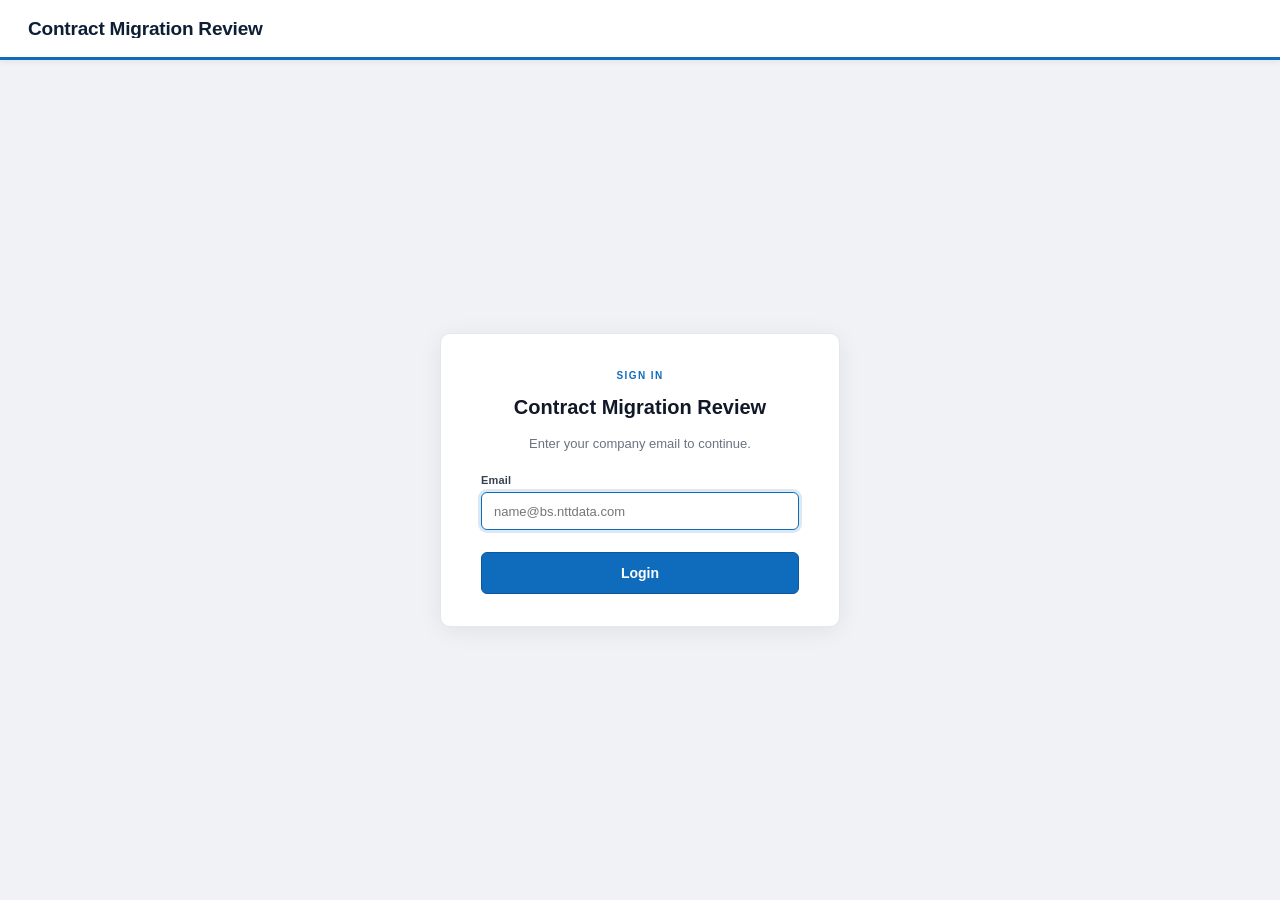
==== commit ed259db5: "First Commit" ====
--- a/templates/login.html
+++ b/templates/login.html
@@ -21,7 +21,7 @@
     <form class="login-card" id="login-form" autocomplete="off" novalidate>
       <div class="login-eyebrow">Sign in</div>
       <h2 class="login-title">Contract Migration Review</h2>
-      <p class="login-desc">Enter your company email and application password to continue.</p>
+      <p class="login-desc">Enter your company email to continue.</p>
 
       <div class="login-error" id="login-error" style="display:none" role="alert"></div>
 
@@ -31,14 +31,6 @@
                placeholder="name@bs.nttdata.com"
                autocomplete="username"
                spellcheck="false"
-               required>
-      </label>
-
-      <label class="login-field">
-        <span class="login-label">Password</span>
-        <input type="password" id="login-password" name="password"
-               placeholder="Application password"
-               autocomplete="current-password"
                required>
       </label>
 
--- a/static/css/style.css
+++ b/static/css/style.css
@@ -478,6 +478,42 @@
   box-shadow: none;
 }
 
+/* Locked-by-per-user-workload-lock state.  Same visual weight as the
+   regular disabled state but tinted so users can distinguish "you have
+   nothing selected" (grey) from "your previous batch is still running"
+   (warm amber) at a glance. */
+.action-migrate-btn.locked,
+.action-migrate-btn.locked:disabled {
+  background: #fdf3e2;
+  border-color: #e5c07b;
+  color: #8a5a00;
+  cursor: not-allowed;
+  box-shadow: none;
+}
+
+/* "My Active: N" pill shown next to Migrate whenever the logged-in
+   user has active rows in flight.  Compact, informational, matches
+   the small metadata badges used elsewhere on the page. */
+.action-my-active {
+  display: inline-flex;
+  align-items: center;
+  height: 24px;
+  padding: 0 10px;
+  border-radius: 12px;
+  background: #eef4fa;
+  border: 1px solid #cddceb;
+  color: #0a5099;
+  font-size: 12px;
+  font-weight: 600;
+  white-space: nowrap;
+  margin-left: 4px;
+}
+.action-my-active.locked {
+  background: #fdf3e2;
+  border-color: #e5c07b;
+  color: #8a5a00;
+}
+
 /* ── Exclude button (destructive / danger) ─────────────────────────────── */
 .action-exclude-btn {
   height: 36px;
@@ -923,17 +959,92 @@
   text-overflow: ellipsis;
   max-width: 0;
   vertical-align: middle;
-}
-
-/* frozen body cells */
+  /* Opaque default background so sticky/frozen cells occlude cleanly when
+     the table is scrolled horizontally.  Row-state variants below re-tint
+     the whole row uniformly. */
+  background-color: #ffffff;
+}
+
+/* Row-state backgrounds applied per-cell (rather than on <tr>) so they
+   also cover the sticky/frozen cells and so scrolled-under cells cannot
+   bleed through the ones that appear stationary. */
+.excel-table tbody tr:hover td {
+  background-color: #f0f7ff;
+}
+.excel-table tbody tr.row-selected td {
+  background-color: #eff6ff;
+}
+.excel-table tbody tr.row-selected:hover td {
+  background-color: #e0efff;
+}
+.excel-table tbody tr.row-migrated td {
+  background-color: #f0fdf4;
+}
+.excel-table tbody tr.row-migrated:hover td {
+  background-color: #dcfce7;
+}
+.excel-table tbody tr.row-in-processing td {
+  background-color: #faf5ff;
+}
+.excel-table tbody tr.row-in-processing:hover td {
+  background-color: #f3ecfe;
+}
+.excel-table tbody tr.row-folder-match td {
+  background-color: #f2f5fb;
+}
+.excel-table tbody tr.row-folder-match:hover td {
+  background-color: #e6effa;
+}
+
+/* Frozen body cells.
+   IMPORTANT: sticky cells MUST have an opaque background-color, otherwise
+   the horizontally-scrolled cells behind them bleed through and cause the
+   apparent "row content overlap" visible when the table is scrolled right.
+   `background: inherit` looks correct but on <td> it resolves to
+   transparent in most browsers (the <tr> background paints on the row box,
+   not on each cell), so we must set an explicit background-color per
+   row-state variant below. */
 .excel-table tbody td.col-frozen {
-  background: inherit;
+  background-color: #ffffff;
   z-index: 10;
 }
 
-.excel-table tbody tr:hover td.col-frozen,
+.excel-table tbody tr:hover td.col-frozen {
+  background-color: #f0f7ff;
+}
+
 .excel-table tbody tr.row-selected td.col-frozen {
-  background: inherit;
+  background-color: #eff6ff;
+}
+
+.excel-table tbody tr.row-selected:hover td.col-frozen {
+  background-color: #e0efff;
+}
+
+.excel-table tbody tr.row-migrated td.col-frozen {
+  background-color: #f0fdf4;
+}
+
+.excel-table tbody tr.row-migrated:hover td.col-frozen {
+  background-color: #dcfce7;
+}
+
+.excel-table tbody tr.row-in-processing td.col-frozen {
+  background-color: #faf5ff;
+}
+
+.excel-table tbody tr.row-in-processing:hover td.col-frozen {
+  background-color: #f3ecfe;
+}
+
+/* row-folder-match uses a linear-gradient tint (~5% blue over white) which
+   resolves to roughly #f2f5fb; hover blends into the shared hover tint. */
+.excel-table tbody tr.row-folder-match td.col-frozen {
+  background-color: #f2f5fb;
+}
+
+.excel-table tbody tr.row-folder-match:hover td.col-frozen {
+  background-color: #e6effa;
 }
 
 /* ── Special column widths ─────────────────────────────────────────────── */
@@ -1044,6 +1155,42 @@
 
 .cell-empty { color: #d1d5db; }
 
+/* ── Single-line ellipsis wrapper ──────────────────────────────────────────
+ * Applied to every cell content wrapper (fileName, sharePointPath, folder
+ * columns, generic long text).  The parent <td> already sets
+ * `overflow:hidden` and a fixed width, but inline anchors/spans need this
+ * block treatment so `text-overflow:ellipsis` can actually render the
+ * three-dot glyph instead of the parent just pixel-clipping the tail.
+ * ──────────────────────────────────────────────────────────────────────── */
+.cell-clip {
+  display: block;
+  max-width: 100%;
+  overflow: hidden;
+  text-overflow: ellipsis;
+  white-space: nowrap;
+}
+
+/* File-name cell contains only the hyperlink (or plain span) rendered
+ * inline with the shared .cell-clip ellipsis pattern.  The old
+ * .cell-filename wrapper that stacked a match badge below the filename has
+ * been removed — the matched-folder indicator is now shown in a dedicated
+ * conditional "Matched Folder" column instead (see .th-virtual rule
+ * below), so the File Name cell stays a clean single-line ellipsis. */
+
+/* Header cell for the virtual "Matched Folder" column — visually identical
+ * to normal headers but with no filter/resize affordances, and a faint
+ * left border so users can see it's a computed column that appears only
+ * while the Folder Filter is active. */
+.excel-table th.th-virtual {
+  border-left: 2px solid #93c5fd;
+  background: #f0f7ff;
+  cursor: default;
+}
+.excel-table th.th-virtual .th-label {
+  color: #1e40af;
+  font-style: italic;
+}
+
 /* ── Missing fields chips ──────────────────────────────────────────────── */
 .mf-chip {
   display: inline-block;
@@ -1431,6 +1578,193 @@
   cursor: pointer;
 }
 
+/* ── Column-picker group headings (§17 SharePoint Hierarchy grouping) ─── */
+.colpanel-group + .colpanel-group { border-top: 1px solid #eef2f7; margin-top: 4px; padding-top: 4px; }
+
+.colpanel-group-head {
+  display: flex;
+  align-items: center;
+  justify-content: space-between;
+  gap: 8px;
+  padding: 6px 12px 4px;
+  font-weight: 700;
+  font-size: 10.5px;
+  color: #6b7280;
+  text-transform: uppercase;
+  letter-spacing: 0.4px;
+}
+
+.colpanel-group-actions { display: inline-flex; gap: 6px; }
+
+.colpanel-group-btn {
+  background: transparent;
+  border: none;
+  color: #0f6cbd;
+  font-size: 10.5px;
+  font-weight: 600;
+  padding: 0;
+  cursor: pointer;
+  font-family: inherit;
+  text-transform: none;
+  letter-spacing: 0;
+}
+
+.colpanel-group-btn:hover { text-decoration: underline; }
+
+/* ── Global folder-filter popover (Philippe requirement) ────────────────
+ * Reuses the .col-btn-wrap positioning pattern.  Opens under the toolbar
+ * button; contains a text input, match-mode dropdown and Apply/Clear.
+ * Distinct from the folder navigator which browses a single subtree. */
+.folder-filter-panel {
+  position: absolute;
+  top: calc(100% + 4px);
+  left: 0;
+  z-index: 9500;
+  width: 320px;
+  background: #fff;
+  border: 1px solid #d1d5db;
+  border-radius: 6px;
+  box-shadow: 0 8px 24px rgba(15, 23, 42, 0.14);
+  padding: 12px 14px 12px;
+  font-size: 12px;
+}
+
+.folder-filter-head {
+  font-weight: 700;
+  font-size: 10.5px;
+  color: #6b7280;
+  text-transform: uppercase;
+  letter-spacing: 0.4px;
+  margin-bottom: 8px;
+}
+
+.folder-filter-row {
+  display: flex;
+  flex-direction: column;
+  gap: 4px;
+  margin-bottom: 10px;
+}
+
+.folder-filter-row label {
+  font-size: 11px;
+  font-weight: 600;
+  color: #374151;
+}
+
+.folder-filter-input,
+.folder-filter-select {
+  height: 30px;
+  padding: 0 10px;
+  border: 1px solid #d1d5db;
+  border-radius: 5px;
+  font-size: 12px;
+  font-family: inherit;
+  color: #111827;
+  background: #fff;
+  transition: border-color 0.12s, box-shadow 0.12s;
+}
+
+.folder-filter-input:focus,
+.folder-filter-select:focus {
+  outline: none;
+  border-color: #0f6cbd;
+  box-shadow: 0 0 0 2px rgba(15, 108, 189, 0.15);
+}
+
+.folder-filter-hint {
+  font-size: 10.5px;
+  color: #6b7280;
+  line-height: 1.4;
+  margin: -4px 0 10px;
+}
+
+.folder-filter-actions {
+  display: flex;
+  gap: 8px;
+  justify-content: flex-end;
+}
+
+.folder-filter-apply {
+  height: 30px;
+  padding: 0 14px;
+  border: 1px solid #0a57a0;
+  border-radius: 5px;
+  background: #0f6cbd;
+  color: #fff;
+  font-size: 12px;
+  font-weight: 600;
+  cursor: pointer;
+  font-family: inherit;
+}
+
+.folder-filter-apply:hover { background: #0a5099; }
+
+.folder-filter-clear {
+  height: 30px;
+  padding: 0 12px;
+  border: 1px solid #d1d5db;
+  border-radius: 5px;
+  background: #fff;
+  color: #374151;
+  font-size: 12px;
+  cursor: pointer;
+  font-family: inherit;
+}
+
+.folder-filter-clear:hover { background: #f3f4f6; border-color: #9ca3af; }
+
+/* Active-state visual on the toolbar button when a filter is applied. */
+#folder-filter-btn.has-selection {
+  border-color: #0f6cbd;
+  background: #eff6ff;
+  color: #0a57a0;
+}
+
+/* Chip in the .af-bar showing the active folder filter — clicking × clears it. */
+.af-chip.af-chip-folder {
+  background: #eef4ff;
+  border-color: #c7d7f5;
+  color: #1e40af;
+}
+
+/* Faint tint on rows returned via the folder filter (helps orient the user
+ * when the matched folder column is not currently visible). */
+.excel-table tbody tr.row-folder-match {
+  background: linear-gradient(0deg, rgba(15,108,189,0.05), rgba(15,108,189,0.05)) !important;
+}
+
+/* Inline "matched folder" badge shown next to the file name when the
+ * global folder filter is what surfaced this row.  Compact & muted so
+ * it doesn't compete with real filename text. */
+/* Compact pill used as the value of the virtual "Matched Folder" column.
+ * Sized to fit inside the 170px column with ellipsis for long folder names.
+ * .cell-clip on the same element handles the overflow/ellipsis. */
+.cell-folder-match {
+  display: inline-block;
+  max-width: 100%;
+  padding: 1px 7px;
+  border-radius: 10px;
+  background: #eef4ff;
+  border: 1px solid #c7d7f5;
+  color: #1e40af;
+  font-size: 10.5px;
+  line-height: 1.5;
+  font-weight: 600;
+  vertical-align: middle;
+  white-space: nowrap;
+  overflow: hidden;
+  text-overflow: ellipsis;
+}
+
+/* Highlight the specific Folder N cell that matched. */
+.cell-folder-hit {
+  background: #fef3c7;
+  border-radius: 2px;
+  padding: 1px 4px;
+  font-weight: 600;
+  color: #78350f;
+}
+
 /* ── Migration modal ───────────────────────────────────────────────────── */
 .modal-overlay {
   position: fixed;
@@ -1520,6 +1854,103 @@
 }
 
 .btn-confirm-modal:hover { background: #0a5099; }
+
+/* ── Wide Copy-to-Destination modal ────────────────────────────────────── */
+/* Used by the migration-confirmation dialog so the Source/Destination
+ * preview panels don't wrap awkwardly at the default 440px width. */
+.modal.modal-wide { width: 620px; }
+
+.modal-lead {
+  margin: 0 0 10px;
+  font-size: 13px;
+  color: #1a1a2e;
+}
+
+.migrate-groups {
+  display: flex;
+  flex-direction: column;
+  gap: 8px;
+  max-height: 260px;
+  overflow-y: auto;
+  margin: 10px 0 12px;
+  padding-right: 4px;
+}
+
+.migrate-groups-empty {
+  padding: 10px;
+  color: #b45309;
+  background: #fef3c7;
+  border: 1px solid #fcd34d;
+  border-radius: 4px;
+  font-size: 12px;
+}
+
+.migrate-group {
+  border: 1px solid #e5e7eb;
+  border-radius: 5px;
+  padding: 8px 12px;
+  background: #f8fafc;
+  display: flex;
+  flex-direction: column;
+  gap: 3px;
+}
+
+.migrate-group-row {
+  display: flex;
+  gap: 8px;
+  align-items: baseline;
+  font-size: 12px;
+}
+
+.migrate-group-label {
+  color: #6b7280;
+  min-width: 40px;
+  text-transform: uppercase;
+  font-size: 10px;
+  letter-spacing: 0.03em;
+  font-weight: 600;
+}
+
+.migrate-group-value {
+  color: #1a1a2e;
+  font-weight: 500;
+  overflow: hidden;
+  text-overflow: ellipsis;
+  white-space: nowrap;
+  flex: 1;
+  min-width: 0;
+}
+
+/* ── Migration Status cell ──────────────────────────────────────────────
+ * Composite cell shown in the "Migration Status" column.  Combines the
+ * UI bucket badge with either a destination link (Migrated) or an
+ * error note (Failed).  Kept compact so it does not blow up row height. */
+.migstatus-cell {
+  display: inline-flex;
+  align-items: center;
+  gap: 6px;
+  max-width: 100%;
+  overflow: hidden;
+}
+.migstatus-cell .status-badge { flex: none; }
+.migstatus-dest {
+  font-size: 11px;
+  color: #0f6cbd;
+  text-decoration: none;
+  white-space: nowrap;
+  overflow: hidden;
+  text-overflow: ellipsis;
+  min-width: 0;
+}
+.migstatus-dest:hover { text-decoration: underline; }
+.migstatus-note {
+  font-size: 11px;
+  color: #6b7280;
+  white-space: nowrap;
+  overflow: hidden;
+  text-overflow: ellipsis;
+  min-width: 0;
+}
 
 /* ── Toast notification ────────────────────────────────────────────────── */
 .toast {
@@ -1540,6 +1971,108 @@
 @keyframes fadeInUp {
   from { opacity: 0; transform: translateX(-50%) translateY(8px); }
   to   { opacity: 1; transform: translateX(-50%) translateY(0); }
+}
+
+/* ── Live migration progress badge ─────────────────────────────────────
+   Sticky pill shown from the moment the user clicks Migrate until every
+   file in the current submission cohort reaches a terminal state.  Sits
+   top-right, above the KPI counters, and updates on every /sync tick. */
+.mig-progress {
+  position: fixed;
+  top: 16px;
+  right: 20px;
+  min-width: 240px;
+  max-width: 420px;
+  padding: 10px 14px 10px 12px;
+  background: #ffffff;
+  border: 1px solid #d0d7de;
+  border-left: 4px solid #1a3a5c;
+  border-radius: 8px;
+  box-shadow: 0 6px 20px rgba(0, 0, 0, 0.10);
+  font-size: 13px;
+  color: #1a3a5c;
+  z-index: 21000;
+  display: none;
+  align-items: center;
+  gap: 10px;
+  animation: fadeInRight 0.22s ease;
+}
+.mig-progress.is-visible { display: flex; }
+.mig-progress.state-submitting { border-left-color: #6b7280; }
+.mig-progress.state-progress   { border-left-color: #2563eb; }
+.mig-progress.state-success    { border-left-color: #16a34a; }
+.mig-progress.state-partial    { border-left-color: #f59e0b; }
+.mig-progress.state-failed     { border-left-color: #dc2626; }
+
+.mig-progress .mp-icon {
+  flex: 0 0 auto;
+  width: 18px; height: 18px;
+  display: inline-block;
+  font-weight: bold;
+  font-size: 16px;
+  line-height: 18px;
+  text-align: center;
+}
+.mig-progress.state-submitting .mp-icon,
+.mig-progress.state-progress   .mp-icon {
+  color: #2563eb;
+  animation: spin 1s linear infinite;
+}
+.mig-progress.state-success  .mp-icon { color: #16a34a; }
+.mig-progress.state-partial  .mp-icon { color: #f59e0b; }
+.mig-progress.state-failed   .mp-icon { color: #dc2626; }
+
+.mig-progress .mp-body { flex: 1 1 auto; min-width: 0; }
+.mig-progress .mp-title {
+  font-weight: 600;
+  line-height: 1.25;
+  color: #1a3a5c;
+}
+.mig-progress .mp-sub {
+  font-size: 11.5px;
+  color: #6b7280;
+  margin-top: 2px;
+}
+.mig-progress .mp-bar {
+  height: 4px;
+  background: #eef1f5;
+  border-radius: 2px;
+  margin-top: 6px;
+  overflow: hidden;
+}
+.mig-progress .mp-bar-fill {
+  height: 100%;
+  width: 0%;
+  background: #2563eb;
+  transition: width 0.35s ease, background 0.2s ease;
+}
+.mig-progress.state-success .mp-bar-fill { background: #16a34a; }
+.mig-progress.state-partial .mp-bar-fill { background: #f59e0b; }
+.mig-progress.state-failed  .mp-bar-fill { background: #dc2626; }
+
+.mig-progress .mp-close {
+  flex: 0 0 auto;
+  background: transparent;
+  border: none;
+  color: #9ca3af;
+  font-size: 18px;
+  line-height: 1;
+  padding: 0 2px;
+  cursor: pointer;
+  display: none;
+}
+.mig-progress .mp-close:hover { color: #1a3a5c; }
+/* Only show the dismiss button on non-transient (partial/failed) states. */
+.mig-progress.state-partial .mp-close,
+.mig-progress.state-failed  .mp-close { display: inline-block; }
+
+@keyframes fadeInRight {
+  from { opacity: 0; transform: translateX(8px); }
+  to   { opacity: 1; transform: translateX(0); }
+}
+@keyframes spin {
+  from { transform: rotate(0deg); }
+  to   { transform: rotate(360deg); }
 }
 
 /* ── Scrollbars ────────────────────────────────────────────────────────── */
